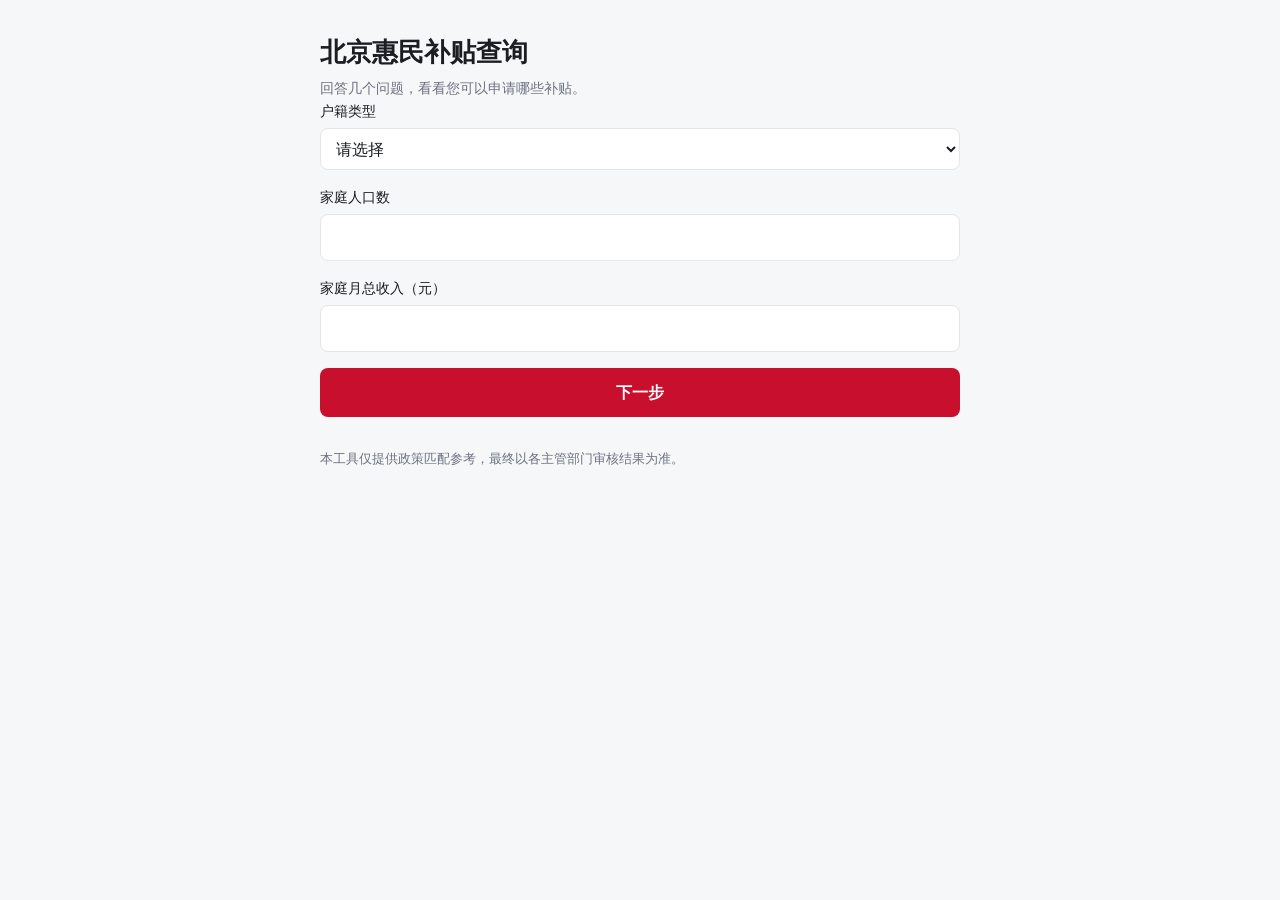
==== frontend/index.html @ 5fd5e5c2 "Test version" ====
<!doctype html>
<html lang="zh-CN">
<head>
  <meta charset="utf-8">
  <meta name="viewport" content="width=device-width, initial-scale=1">
  <title>北京惠民补贴 · 资格查询</title>
  <link rel="stylesheet" href="styles.css">
</head>
<body>
  <main>
    <header>
      <h1>北京惠民补贴查询</h1>
      <p class="sub">回答几个问题，看看您可以申请哪些补贴。</p>
    </header>

    <div id="error" class="error" hidden></div>

    <form id="intake">
      <div id="fields"></div>
      <button type="submit">下一步</button>
    </form>

    <p class="note">
      本工具仅提供政策匹配参考，最终以各主管部门审核结果为准。
    </p>
  </main>

  <script>
    window.API_BASE = "http://127.0.0.1:8003";
  </script>
  <script>
    window.API_BASE = "http://127.0.0.1:8003";
  </script>
  <script src="app.js"></script>
  <script>
    // The gating set. Everything else is asked only if a live program needs it.
    const GATING = ["hukou_type", "household_size", "household_monthly_income"];

    const saved = store.profile;
    document.getElementById("fields").innerHTML =
      GATING.map((name) => renderField(name, saved[name])).join("");

    document.getElementById("intake").addEventListener("submit", async (event) => {
      event.preventDefault();
      const button = event.target.querySelector("button");
      button.disabled = true;
      try {
        const profile = readForm(event.target);
        const confirmed = await post("/profile/confirm", profile);
        store.profile = profile;
        sessionStorage.setItem("confirm", JSON.stringify(confirmed));
        location.href = "confirm.html";
      } catch (err) {
        showError(String(err.message || err));
        button.disabled = false;
      }
    });
  </script>
</body>
</html>
---- frontend/styles.css ----
:root {
  --bg: #f6f7f9;
  --card: #ffffff;
  --ink: #1a1d21;
  --muted: #6b7280;
  --line: #e3e6ea;
  --accent: #c8102e;
  --ok: #17803d;
  --warn: #b45309;
}

* { box-sizing: border-box; }

body {
  margin: 0;
  padding: 2rem 1rem 4rem;
  background: var(--bg);
  color: var(--ink);
  font: 16px/1.6 "PingFang SC", "Microsoft YaHei", system-ui, sans-serif;
}

main { max-width: 640px; margin: 0 auto; }

h1 { font-size: 1.6rem; margin: 0 0 .25rem; }
h2 { font-size: 1.05rem; margin: 2rem 0 .75rem; }
h3 { font-size: 1.05rem; margin: 0; }

.sub { color: var(--muted); font-size: .9rem; margin: .25rem 0 0; }
.note { color: var(--muted); font-size: .8rem; margin-top: 2rem; }

label { display: block; margin-bottom: 1rem; }
label span { display: block; font-size: .875rem; margin-bottom: .35rem; }

input, select {
  width: 100%;
  padding: .6rem .7rem;
  font: inherit;
  color: inherit;
  background: var(--card);
  border: 1px solid var(--line);
  border-radius: 8px;
}

input:focus, select:focus { outline: 2px solid var(--accent); outline-offset: 1px; }

button {
  width: 100%;
  padding: .75rem;
  font: inherit;
  font-weight: 600;
  color: #fff;
  background: var(--accent);
  border: 0;
  border-radius: 8px;
  cursor: pointer;
}
button:disabled { opacity: .55; cursor: default; }

.error {
  padding: .75rem 1rem;
  margin-bottom: 1rem;
  background: #fdecec;
  border: 1px solid #f5c2c2;
  border-radius: 8px;
  font-size: .9rem;
}

.totals {
  display: flex;
  gap: 2rem;
  padding: 1.25rem 1.5rem;
  margin: 1.5rem 0;
  background: var(--card);
  border: 1px solid var(--line);
  border-radius: 12px;
}
.totals strong { display: block; font-size: 1.9rem; color: var(--accent); }
.totals span { font-size: .85rem; color: var(--muted); }

.derived { list-style: none; padding: 0; margin: 0; }
.derived li {
  display: flex; justify-content: space-between;
  padding: .5rem 0; border-bottom: 1px solid var(--line);
  font-size: .9rem;
}

.card {
  padding: 1rem 1.25rem;
  margin-bottom: .875rem;
  background: var(--card);
  border: 1px solid var(--line);
  border-left: 3px solid var(--line);
  border-radius: 10px;
}
.card.qualified { border-left-color: var(--ok); }
.card.needs_verification { border-left-color: var(--warn); }
.card.excluded { opacity: .7; }

.card-head { display: flex; justify-content: space-between; align-items: baseline; gap: 1rem; }
.amount { font-weight: 700; white-space: nowrap; }

.explanation { font-size: .9rem; margin: .6rem 0 0; }

.reasons { margin: .6rem 0 0; padding-left: 1.1rem; font-size: .875rem; color: var(--muted); }

/* Conditions that can only raise the payment. Flagged, not asked about. */
.caveats {
  margin: .6rem 0 0; padding: .5rem .75rem .5rem 1.6rem;
  font-size: .8rem; color: var(--warn);
  background: color-mix(in srgb, var(--warn) 8%, transparent);
  border-radius: 6px;
}

details { margin-top: .75rem; font-size: .875rem; }
summary { cursor: pointer; color: var(--muted); }

.card footer {
  display: flex; flex-wrap: wrap; gap: .75rem; align-items: center;
  margin-top: .875rem; padding-top: .625rem;
  border-top: 1px solid var(--line);
  font-size: .75rem; color: var(--muted);
}
.ref.missing, .warn { color: var(--warn); }
a { color: var(--accent); }

@media (prefers-color-scheme: dark) {
  :root {
    --bg: #16181c; --card: #1e2126; --ink: #e8eaed;
    --muted: #9aa1ab; --line: #2c3037; --accent: #ff5c6c;
  }
  .error { background: #3a1f22; border-color: #5d2d33; }
}
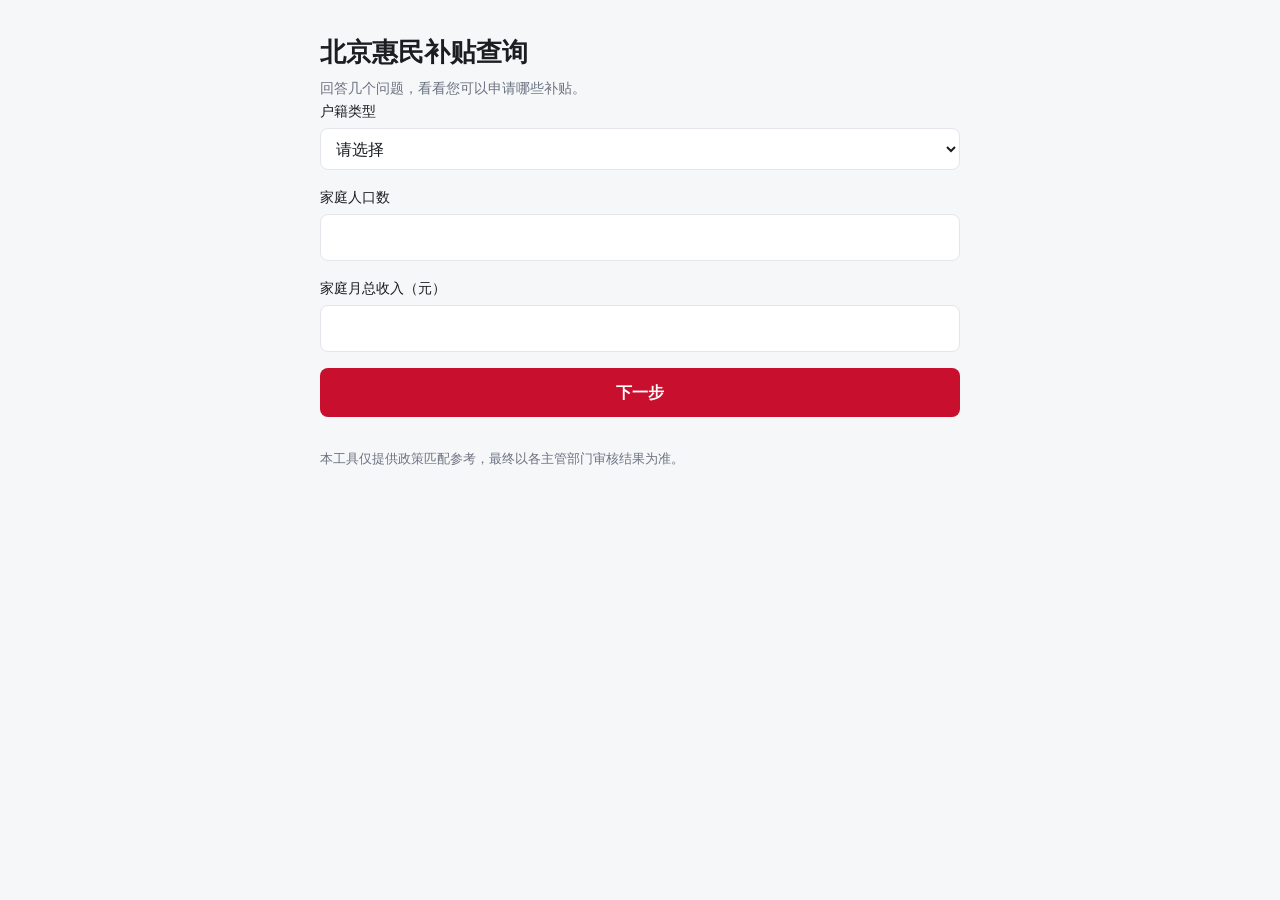
==== commit c30c76c6: "Add childcare and employment programs; make a fresh clone runnable Five new program rules, taking th" ====
--- a/frontend/index.html
+++ b/frontend/index.html
@@ -25,12 +25,6 @@
     </p>
   </main>
 
-  <script>
-    window.API_BASE = "http://127.0.0.1:8003";
-  </script>
-  <script>
-    window.API_BASE = "http://127.0.0.1:8003";
-  </script>
   <script src="app.js"></script>
   <script>
     // The gating set. Everything else is asked only if a live program needs it.
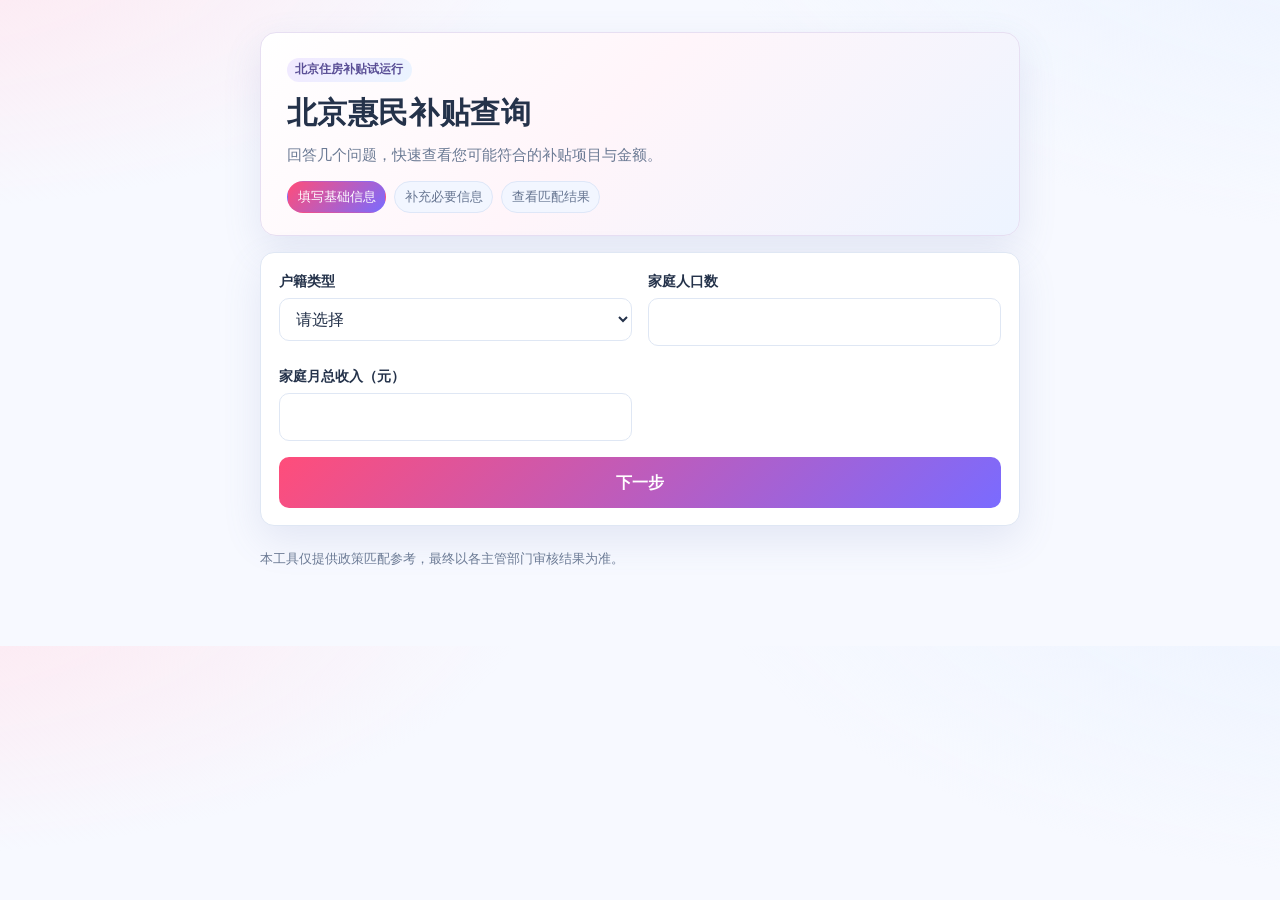
==== commit cb5d7d59: "feat(frontend): redesign pages with bright fancy UI Co-authored-by: Copilot <223556219+Copilot@users" ====
--- a/frontend/index.html
+++ b/frontend/index.html
@@ -8,17 +8,25 @@
 </head>
 <body>
   <main>
-    <header>
+    <header class="hero">
+      <p class="eyebrow">北京住房补贴试运行</p>
       <h1>北京惠民补贴查询</h1>
-      <p class="sub">回答几个问题，看看您可以申请哪些补贴。</p>
+      <p class="sub">回答几个问题，快速查看您可能符合的补贴项目与金额。</p>
+      <ol class="steps" aria-label="查询步骤">
+        <li class="active">填写基础信息</li>
+        <li>补充必要信息</li>
+        <li>查看匹配结果</li>
+      </ol>
     </header>
 
     <div id="error" class="error" hidden></div>
 
-    <form id="intake">
-      <div id="fields"></div>
-      <button type="submit">下一步</button>
-    </form>
+    <section class="panel">
+      <form id="intake">
+        <div id="fields"></div>
+        <button type="submit">下一步</button>
+      </form>
+    </section>
 
     <p class="note">
       本工具仅提供政策匹配参考，最终以各主管部门审核结果为准。
--- a/frontend/styles.css
+++ b/frontend/styles.css
@@ -1,12 +1,14 @@
 :root {
-  --bg: #f6f7f9;
+  --bg: #f7f9ff;
   --card: #ffffff;
-  --ink: #1a1d21;
-  --muted: #6b7280;
-  --line: #e3e6ea;
-  --accent: #c8102e;
-  --ok: #17803d;
-  --warn: #b45309;
+  --ink: #24324a;
+  --muted: #6b7a94;
+  --line: #dfe7f4;
+  --accent: #ff4d7a;
+  --accent-dark: #ff2f65;
+  --ok: #1f9d63;
+  --warn: #d58a14;
+  --shadow: 0 14px 38px rgba(108, 123, 174, 0.14);
 }
 
 * { box-sizing: border-box; }
@@ -14,64 +16,146 @@
 body {
   margin: 0;
   padding: 2rem 1rem 4rem;
-  background: var(--bg);
+  background:
+    radial-gradient(1200px 500px at -10% -10%, #ffe6ef 0%, transparent 55%),
+    radial-gradient(1200px 600px at 110% -20%, #eaf2ff 0%, transparent 60%),
+    var(--bg);
   color: var(--ink);
   font: 16px/1.6 "PingFang SC", "Microsoft YaHei", system-ui, sans-serif;
 }
 
-main { max-width: 640px; margin: 0 auto; }
-
-h1 { font-size: 1.6rem; margin: 0 0 .25rem; }
-h2 { font-size: 1.05rem; margin: 2rem 0 .75rem; }
+main { max-width: 760px; margin: 0 auto; }
+
+h1 { font-size: 1.9rem; margin: 0 0 .3rem; letter-spacing: .02em; }
+h2 { font-size: 1.05rem; margin: 0 0 .75rem; }
 h3 { font-size: 1.05rem; margin: 0; }
 
-.sub { color: var(--muted); font-size: .9rem; margin: .25rem 0 0; }
-.note { color: var(--muted); font-size: .8rem; margin-top: 2rem; }
+.hero {
+  padding: 1.4rem 1.6rem;
+  margin-bottom: 1rem;
+  background: linear-gradient(135deg, #ffffff 0%, #fff5fa 45%, #edf4ff 100%);
+  border: 1px solid #e7dff2;
+  border-radius: 16px;
+  box-shadow: var(--shadow);
+}
+
+.steps {
+  display: flex;
+  flex-wrap: wrap;
+  gap: .45rem;
+  list-style: none;
+  margin: .95rem 0 0;
+  padding: 0;
+}
+
+.steps li {
+  padding: .28rem .62rem;
+  font-size: .8rem;
+  color: #667591;
+  background: #f2f6ff;
+  border: 1px solid #dee7f8;
+  border-radius: 999px;
+}
+
+.steps li.done {
+  color: #285f3c;
+  background: #e7f6ed;
+  border-color: #bde4ca;
+}
+
+.steps li.active {
+  color: #fff;
+  background: linear-gradient(135deg, var(--accent) 0%, #7a6bff 100%);
+  border-color: transparent;
+}
+
+.eyebrow {
+  display: inline-block;
+  margin: 0 0 .45rem;
+  padding: .15rem .55rem;
+  font-size: .75rem;
+  font-weight: 600;
+  color: #5a4f96;
+  background: linear-gradient(135deg, #f1e9ff 0%, #eaf4ff 100%);
+  border-radius: 999px;
+}
+
+.sub { color: var(--muted); font-size: .92rem; margin: .2rem 0 0; }
+.note { color: var(--muted); font-size: .82rem; margin-top: 1.4rem; }
+
+.stack { display: grid; gap: 1rem; }
+
+.panel {
+  padding: 1.05rem 1.15rem;
+  margin-bottom: 1rem;
+  background: var(--card);
+  border: 1px solid var(--line);
+  border-radius: 14px;
+  box-shadow: var(--shadow);
+}
+
+#fields,
+#known,
+#followups {
+  display: grid;
+  gap: .2rem 1rem;
+}
 
 label { display: block; margin-bottom: 1rem; }
-label span { display: block; font-size: .875rem; margin-bottom: .35rem; }
+label span { display: block; font-size: .875rem; margin-bottom: .35rem; font-weight: 600; }
 
 input, select {
   width: 100%;
-  padding: .6rem .7rem;
+  padding: .64rem .72rem;
   font: inherit;
   color: inherit;
   background: var(--card);
   border: 1px solid var(--line);
-  border-radius: 8px;
-}
-
-input:focus, select:focus { outline: 2px solid var(--accent); outline-offset: 1px; }
+  border-radius: 10px;
+  transition: border-color .15s ease, box-shadow .15s ease;
+}
+
+input:focus, select:focus {
+  outline: none;
+  border-color: color-mix(in srgb, var(--accent) 45%, white);
+  box-shadow: 0 0 0 3px color-mix(in srgb, var(--accent) 16%, transparent);
+}
 
 button {
   width: 100%;
-  padding: .75rem;
+  padding: .78rem;
   font: inherit;
   font-weight: 600;
   color: #fff;
-  background: var(--accent);
+  background: linear-gradient(135deg, var(--accent) 0%, #7a6bff 100%);
   border: 0;
-  border-radius: 8px;
+  border-radius: 10px;
   cursor: pointer;
-}
-button:disabled { opacity: .55; cursor: default; }
+  transition: transform .05s ease, filter .15s ease;
+}
+button:hover { filter: brightness(1.03); }
+button:active { transform: translateY(1px); }
+button:disabled { opacity: .55; cursor: default; filter: none; }
 
 .error {
   padding: .75rem 1rem;
   margin-bottom: 1rem;
-  background: #fdecec;
-  border: 1px solid #f5c2c2;
+  background: #fff0f4;
+  border: 1px solid #ffd2de;
   border-radius: 8px;
   font-size: .9rem;
 }
 
 .totals {
-  display: flex;
-  gap: 2rem;
-  padding: 1.25rem 1.5rem;
-  margin: 1.5rem 0;
-  background: var(--card);
-  border: 1px solid var(--line);
+  display: grid;
+  grid-template-columns: repeat(auto-fit, minmax(220px, 1fr));
+  gap: .75rem;
+  margin: 0 0 1rem;
+}
+.total-item {
+  padding: .85rem .95rem;
+  background: linear-gradient(135deg, #ffffff 0%, #f8f5ff 50%, #f4f9ff 100%);
+  border: 1px solid #e6e6f6;
   border-radius: 12px;
 }
 .totals strong { display: block; font-size: 1.9rem; color: var(--accent); }
@@ -87,8 +171,8 @@
 .card {
   padding: 1rem 1.25rem;
   margin-bottom: .875rem;
-  background: var(--card);
-  border: 1px solid var(--line);
+  background: linear-gradient(180deg, #ffffff 0%, #fcfdff 100%);
+  border: 1px solid #e4ebf7;
   border-left: 3px solid var(--line);
   border-radius: 10px;
 }
@@ -96,7 +180,37 @@
 .card.needs_verification { border-left-color: var(--warn); }
 .card.excluded { opacity: .7; }
 
-.card-head { display: flex; justify-content: space-between; align-items: baseline; gap: 1rem; }
+.card-head { display: flex; justify-content: space-between; align-items: flex-start; gap: 1rem; }
+.card-meta { display: flex; flex-direction: column; align-items: flex-end; gap: .35rem; }
+.status-badge {
+  padding: .1rem .48rem;
+  font-size: .72rem;
+  font-weight: 600;
+  border-radius: 999px;
+  border: 1px solid var(--line);
+  color: var(--muted);
+  background: #f6f8ff;
+}
+.status-badge.qualified {
+  color: #1f6f3f;
+  background: #eaf8f0;
+  border-color: #bfe6cf;
+}
+.status-badge.alternatives {
+  color: #7a5a12;
+  background: #fff7e7;
+  border-color: #f7e3b8;
+}
+.status-badge.needs_verification {
+  color: #975919;
+  background: #fff2e4;
+  border-color: #f7ddbe;
+}
+.status-badge.excluded {
+  color: #6f7890;
+  background: #f4f6fb;
+  border-color: #e1e5ee;
+}
 .amount { font-weight: 700; white-space: nowrap; }
 
 .explanation { font-size: .9rem; margin: .6rem 0 0; }
@@ -122,11 +236,12 @@
 }
 .ref.missing, .warn { color: var(--warn); }
 a { color: var(--accent); }
-
-@media (prefers-color-scheme: dark) {
-  :root {
-    --bg: #16181c; --card: #1e2126; --ink: #e8eaed;
-    --muted: #9aa1ab; --line: #2c3037; --accent: #ff5c6c;
+.back-link { font-weight: 600; text-decoration-thickness: 2px; }
+
+@media (min-width: 760px) {
+  #fields,
+  #known,
+  #followups {
+    grid-template-columns: 1fr 1fr;
   }
-  .error { background: #3a1f22; border-color: #5d2d33; }
-}
+}
